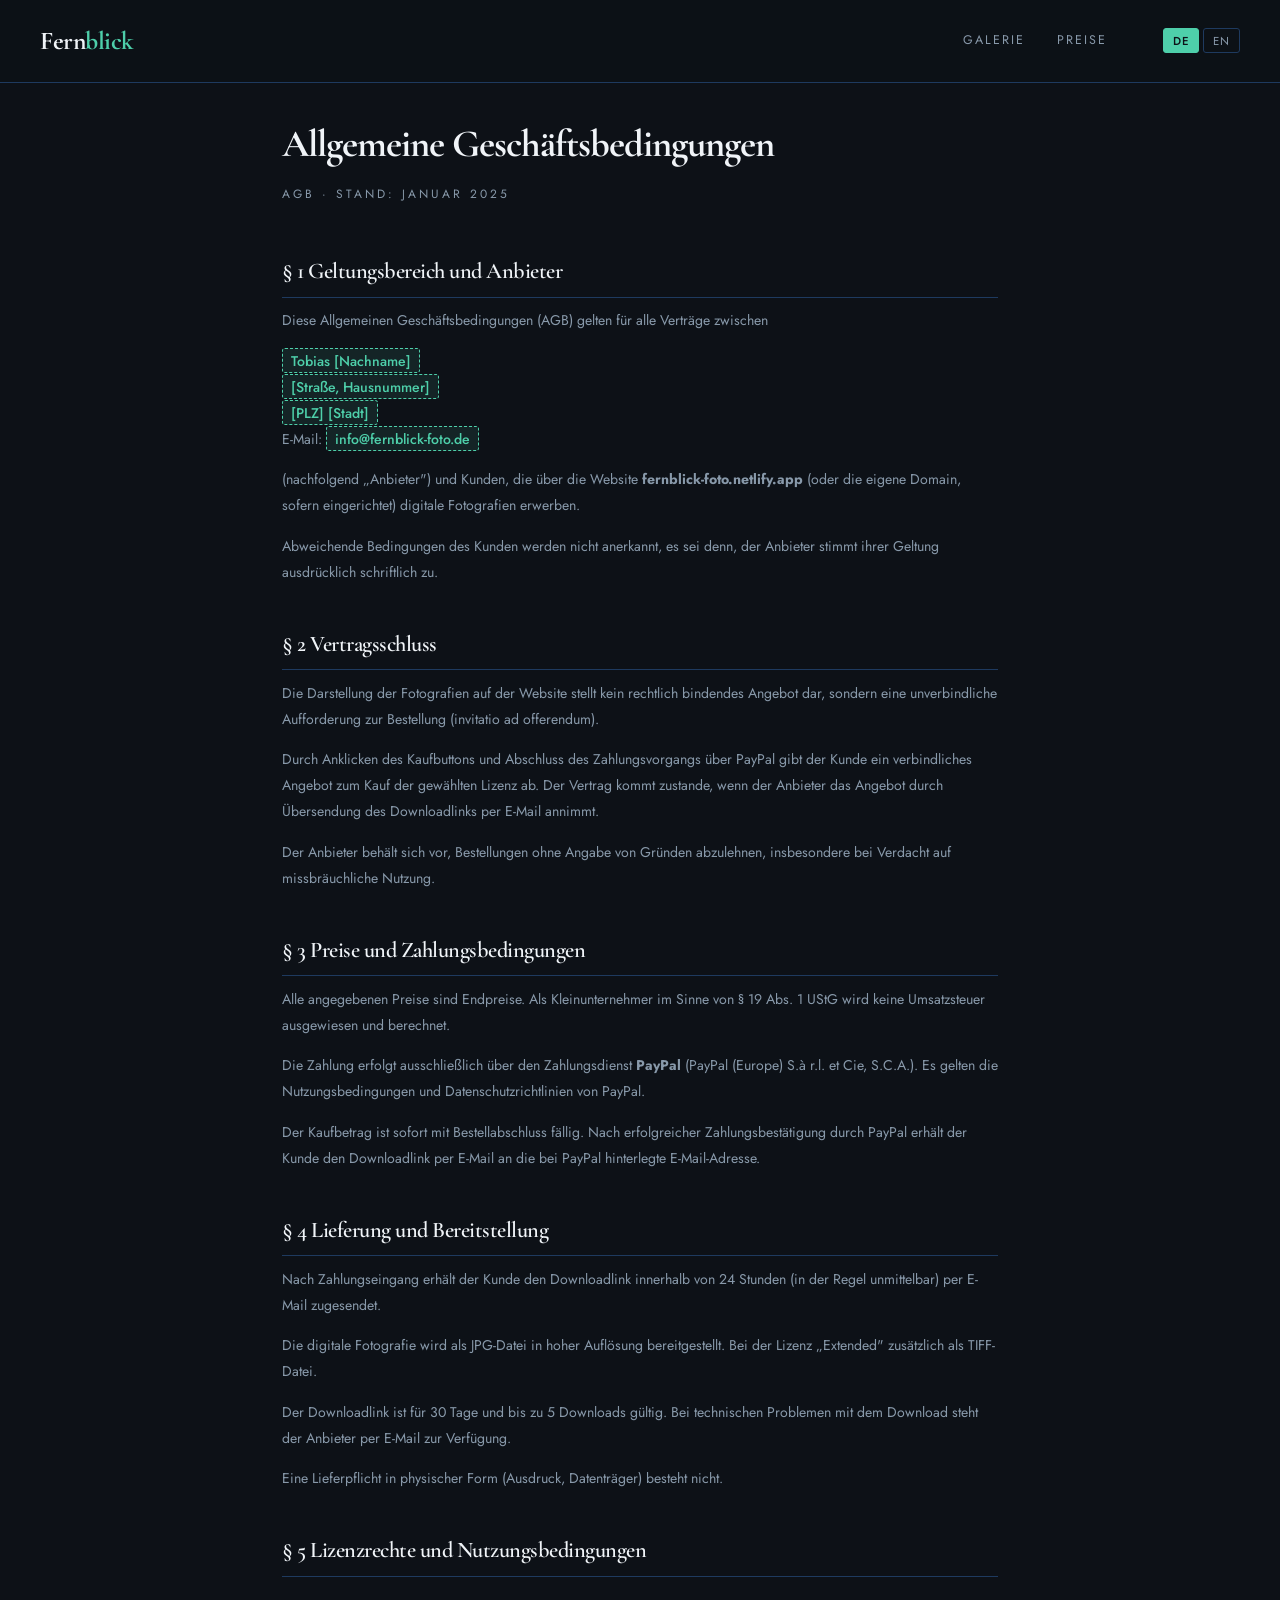
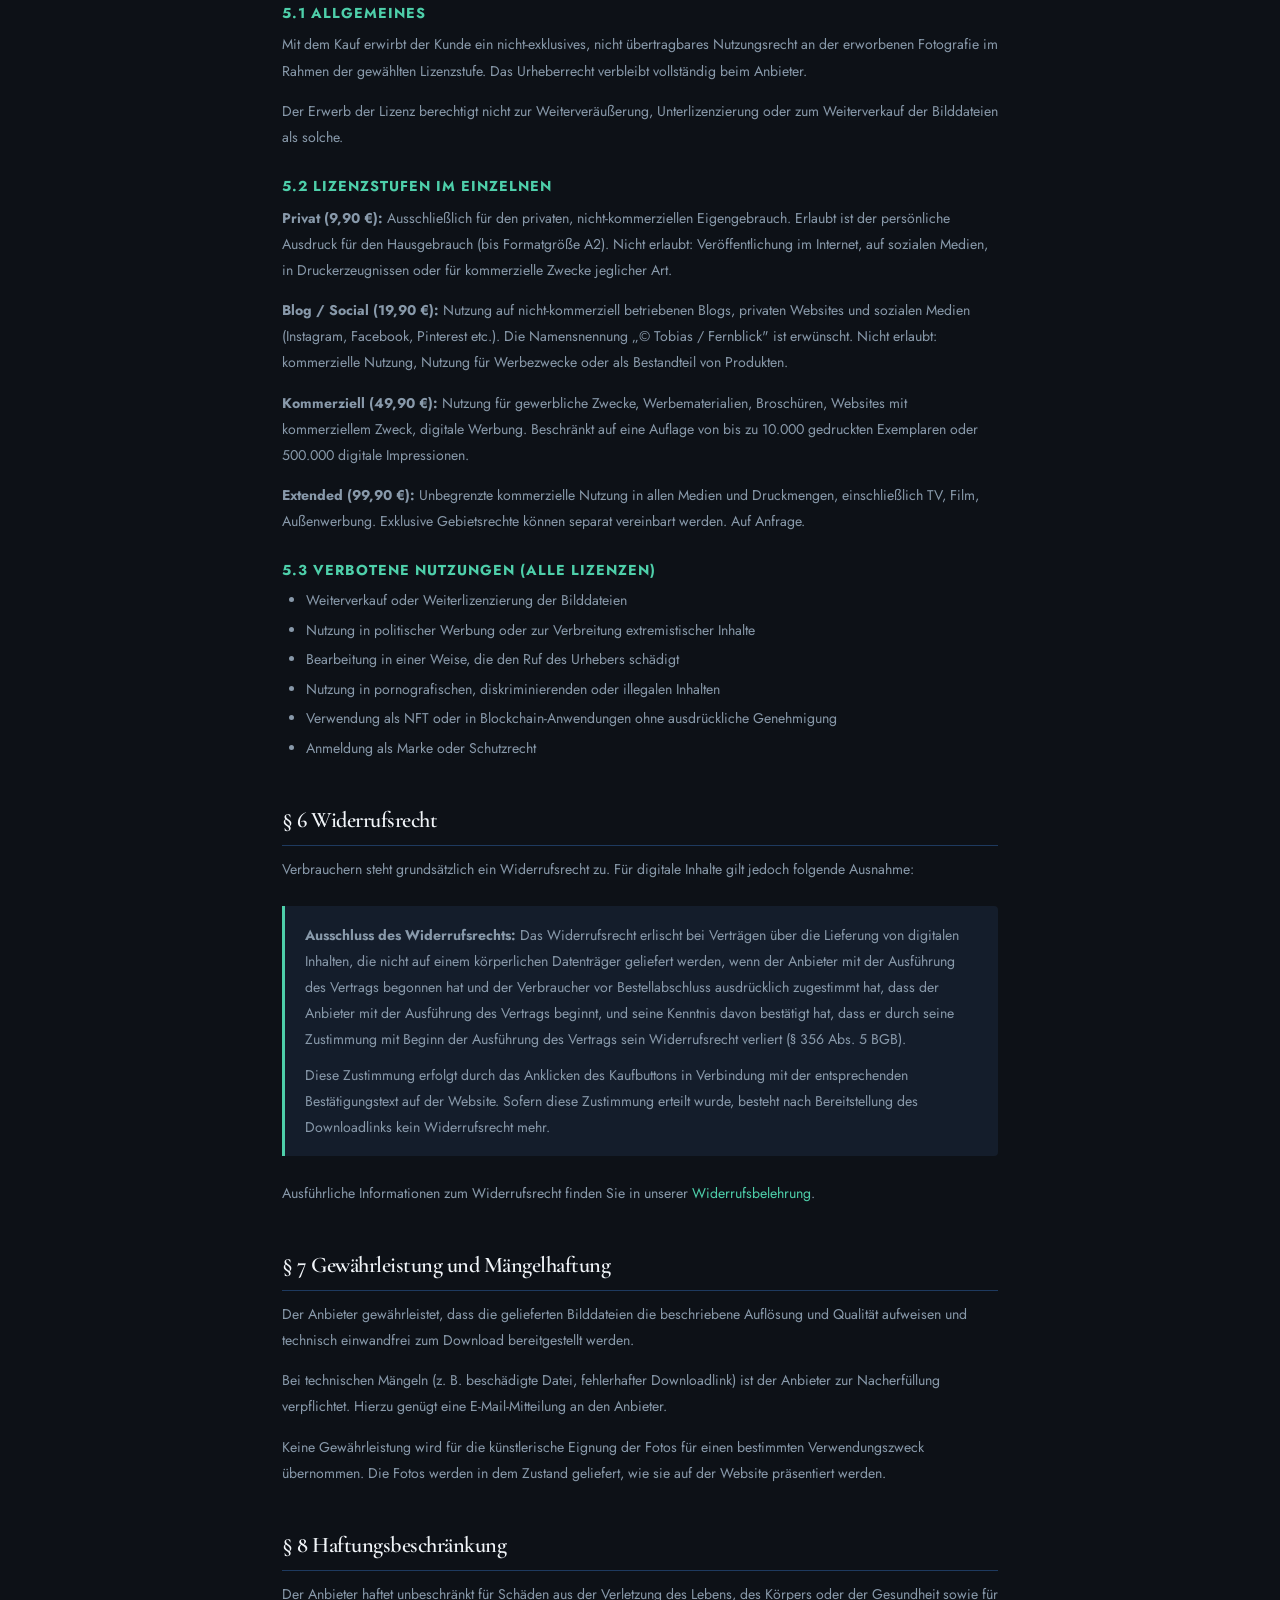
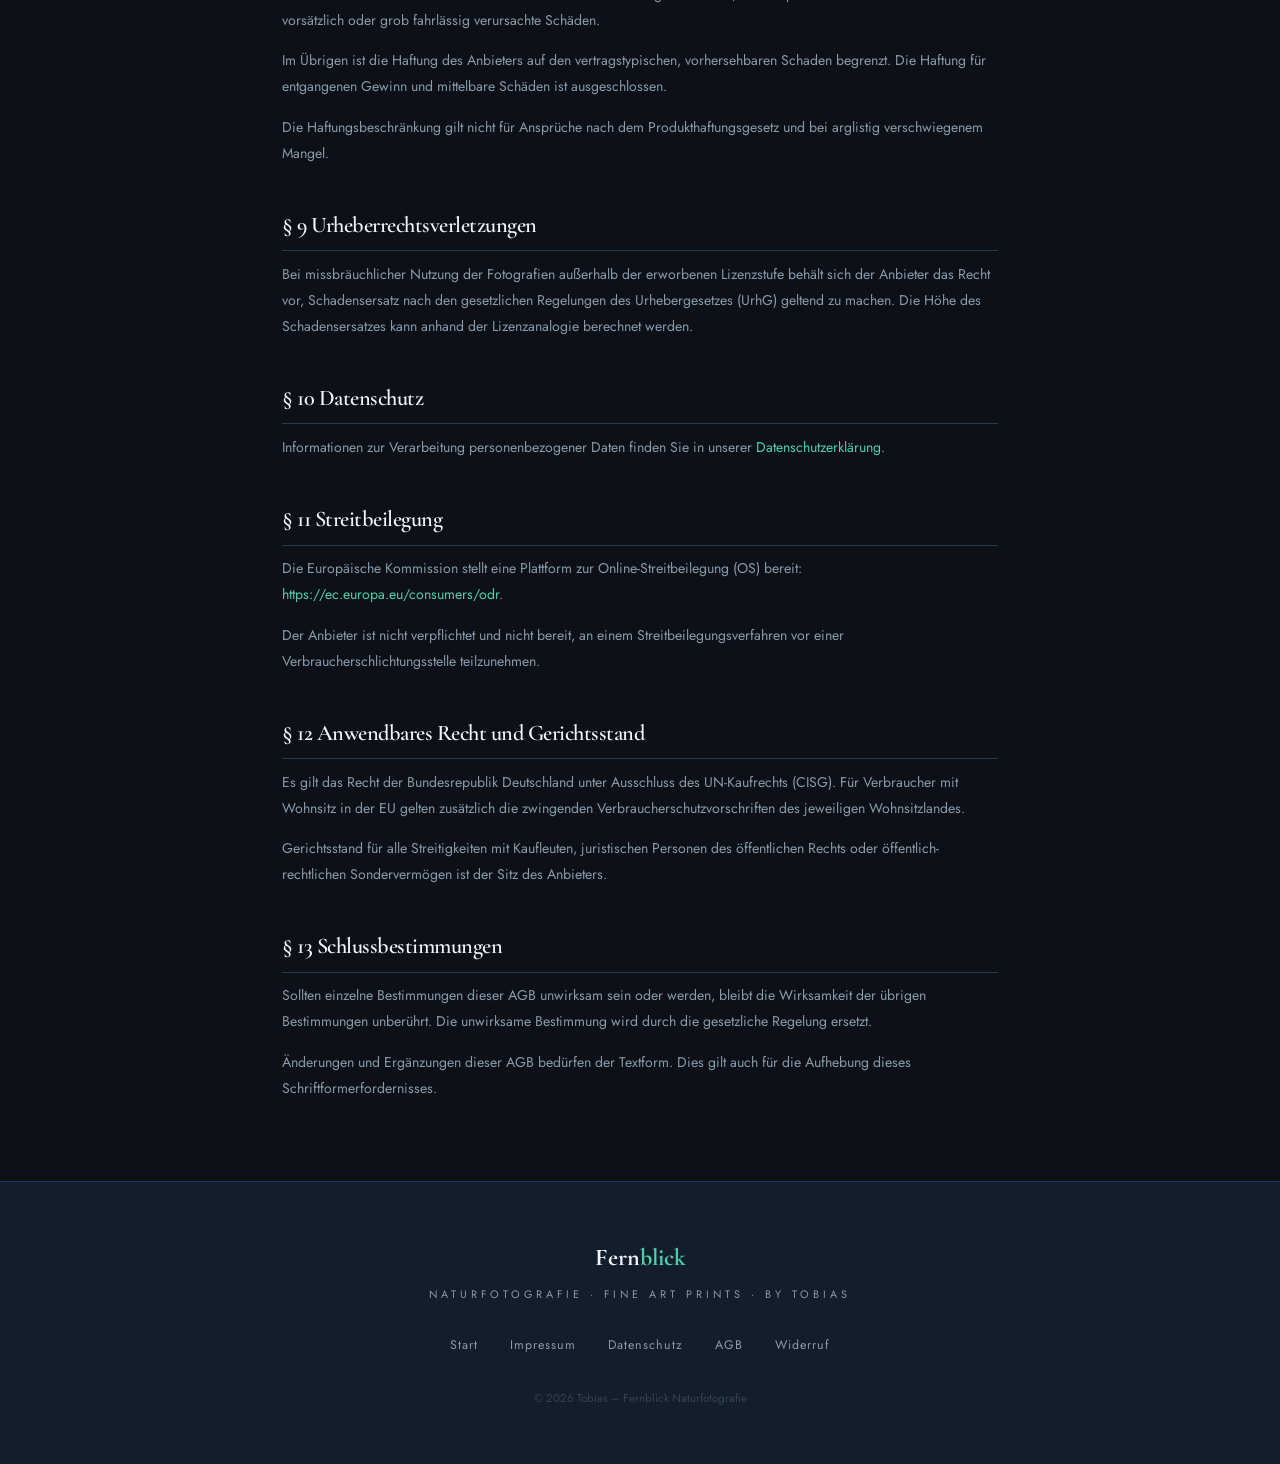
==== agb.html @ 043ee1cc "Add files via upload" ====
<!DOCTYPE html>
<html lang="de">
<head>
  <meta charset="UTF-8"/>
  <meta name="viewport" content="width=device-width, initial-scale=1.0"/>
  <title>AGB · Fernblick Naturfotografie</title>
  <link rel="stylesheet" href="style.css"/>
</head>
<body>

<header>
  <a href="index.html" class="logo">Fern<span>blick</span></a>
  <nav>
    <a href="index.html#galerie" class="lang-de">Galerie</a>
    <a href="index.html#galerie" class="lang-en">Gallery</a>
    <a href="index.html#preise" class="lang-de">Preise</a>
    <a href="index.html#preise" class="lang-en">Pricing</a>
    <div class="lang-toggle">
      <button class="lang-btn active" id="btn-de" onclick="setLang('de')">DE</button>
      <button class="lang-btn" id="btn-en" onclick="setLang('en')">EN</button>
    </div>
  </nav>
</header>

<!-- DEUTSCH -->
<div class="legal-content lang-de">
  <h1>Allgemeine Geschäftsbedingungen</h1>
  <span class="legal-sub">AGB · Stand: Januar 2025</span>

  <h2>§ 1 Geltungsbereich und Anbieter</h2>
  <p>Diese Allgemeinen Geschäftsbedingungen (AGB) gelten für alle Verträge zwischen</p>
  <p>
    <em class="placeholder">Tobias [Nachname]</em><br/>
    <em class="placeholder">[Straße, Hausnummer]</em><br/>
    <em class="placeholder">[PLZ] [Stadt]</em><br/>
    E-Mail: <em class="placeholder">info@fernblick-foto.de</em>
  </p>
  <p>(nachfolgend „Anbieter") und Kunden, die über die Website <strong>fernblick-foto.netlify.app</strong> (oder die eigene Domain, sofern eingerichtet) digitale Fotografien erwerben.</p>
  <p>Abweichende Bedingungen des Kunden werden nicht anerkannt, es sei denn, der Anbieter stimmt ihrer Geltung ausdrücklich schriftlich zu.</p>

  <h2>§ 2 Vertragsschluss</h2>
  <p>Die Darstellung der Fotografien auf der Website stellt kein rechtlich bindendes Angebot dar, sondern eine unverbindliche Aufforderung zur Bestellung (invitatio ad offerendum).</p>
  <p>Durch Anklicken des Kaufbuttons und Abschluss des Zahlungsvorgangs über PayPal gibt der Kunde ein verbindliches Angebot zum Kauf der gewählten Lizenz ab. Der Vertrag kommt zustande, wenn der Anbieter das Angebot durch Übersendung des Downloadlinks per E-Mail annimmt.</p>
  <p>Der Anbieter behält sich vor, Bestellungen ohne Angabe von Gründen abzulehnen, insbesondere bei Verdacht auf missbräuchliche Nutzung.</p>

  <h2>§ 3 Preise und Zahlungsbedingungen</h2>
  <p>Alle angegebenen Preise sind Endpreise. Als Kleinunternehmer im Sinne von § 19 Abs. 1 UStG wird keine Umsatzsteuer ausgewiesen und berechnet.</p>
  <p>Die Zahlung erfolgt ausschließlich über den Zahlungsdienst <strong>PayPal</strong> (PayPal (Europe) S.à r.l. et Cie, S.C.A.). Es gelten die Nutzungsbedingungen und Datenschutzrichtlinien von PayPal.</p>
  <p>Der Kaufbetrag ist sofort mit Bestellabschluss fällig. Nach erfolgreicher Zahlungsbestätigung durch PayPal erhält der Kunde den Downloadlink per E-Mail an die bei PayPal hinterlegte E-Mail-Adresse.</p>

  <h2>§ 4 Lieferung und Bereitstellung</h2>
  <p>Nach Zahlungseingang erhält der Kunde den Downloadlink innerhalb von 24 Stunden (in der Regel unmittelbar) per E-Mail zugesendet.</p>
  <p>Die digitale Fotografie wird als JPG-Datei in hoher Auflösung bereitgestellt. Bei der Lizenz „Extended" zusätzlich als TIFF-Datei.</p>
  <p>Der Downloadlink ist für 30 Tage und bis zu 5 Downloads gültig. Bei technischen Problemen mit dem Download steht der Anbieter per E-Mail zur Verfügung.</p>
  <p>Eine Lieferpflicht in physischer Form (Ausdruck, Datenträger) besteht nicht.</p>

  <h2>§ 5 Lizenzrechte und Nutzungsbedingungen</h2>

  <h3>5.1 Allgemeines</h3>
  <p>Mit dem Kauf erwirbt der Kunde ein nicht-exklusives, nicht übertragbares Nutzungsrecht an der erworbenen Fotografie im Rahmen der gewählten Lizenzstufe. Das Urheberrecht verbleibt vollständig beim Anbieter.</p>
  <p>Der Erwerb der Lizenz berechtigt nicht zur Weiterveräußerung, Unterlizenzierung oder zum Weiterverkauf der Bilddateien als solche.</p>

  <h3>5.2 Lizenzstufen im Einzelnen</h3>

  <p><strong>Privat (9,90 €):</strong> Ausschließlich für den privaten, nicht-kommerziellen Eigengebrauch. Erlaubt ist der persönliche Ausdruck für den Hausgebrauch (bis Formatgröße A2). Nicht erlaubt: Veröffentlichung im Internet, auf sozialen Medien, in Druckerzeugnissen oder für kommerzielle Zwecke jeglicher Art.</p>

  <p><strong>Blog / Social (19,90 €):</strong> Nutzung auf nicht-kommerziell betriebenen Blogs, privaten Websites und sozialen Medien (Instagram, Facebook, Pinterest etc.). Die Namensnennung „© Tobias / Fernblick" ist erwünscht. Nicht erlaubt: kommerzielle Nutzung, Nutzung für Werbezwecke oder als Bestandteil von Produkten.</p>

  <p><strong>Kommerziell (49,90 €):</strong> Nutzung für gewerbliche Zwecke, Werbematerialien, Broschüren, Websites mit kommerziellem Zweck, digitale Werbung. Beschränkt auf eine Auflage von bis zu 10.000 gedruckten Exemplaren oder 500.000 digitale Impressionen.</p>

  <p><strong>Extended (99,90 €):</strong> Unbegrenzte kommerzielle Nutzung in allen Medien und Druckmengen, einschließlich TV, Film, Außenwerbung. Exklusive Gebietsrechte können separat vereinbart werden. Auf Anfrage.</p>

  <h3>5.3 Verbotene Nutzungen (alle Lizenzen)</h3>
  <ul>
    <li>Weiterverkauf oder Weiterlizenzierung der Bilddateien</li>
    <li>Nutzung in politischer Werbung oder zur Verbreitung extremistischer Inhalte</li>
    <li>Bearbeitung in einer Weise, die den Ruf des Urhebers schädigt</li>
    <li>Nutzung in pornografischen, diskriminierenden oder illegalen Inhalten</li>
    <li>Verwendung als NFT oder in Blockchain-Anwendungen ohne ausdrückliche Genehmigung</li>
    <li>Anmeldung als Marke oder Schutzrecht</li>
  </ul>

  <h2>§ 6 Widerrufsrecht</h2>
  <p>Verbrauchern steht grundsätzlich ein Widerrufsrecht zu. Für digitale Inhalte gilt jedoch folgende Ausnahme:</p>
  <div class="info-box">
    <p><strong>Ausschluss des Widerrufsrechts:</strong> Das Widerrufsrecht erlischt bei Verträgen über die Lieferung von digitalen Inhalten, die nicht auf einem körperlichen Datenträger geliefert werden, wenn der Anbieter mit der Ausführung des Vertrags begonnen hat und der Verbraucher vor Bestellabschluss ausdrücklich zugestimmt hat, dass der Anbieter mit der Ausführung des Vertrags beginnt, und seine Kenntnis davon bestätigt hat, dass er durch seine Zustimmung mit Beginn der Ausführung des Vertrags sein Widerrufsrecht verliert (§ 356 Abs. 5 BGB).</p>
    <p style="margin-top:0.6rem;">Diese Zustimmung erfolgt durch das Anklicken des Kaufbuttons in Verbindung mit der entsprechenden Bestätigungstext auf der Website. Sofern diese Zustimmung erteilt wurde, besteht nach Bereitstellung des Downloadlinks kein Widerrufsrecht mehr.</p>
  </div>
  <p>Ausführliche Informationen zum Widerrufsrecht finden Sie in unserer <a href="widerruf.html">Widerrufsbelehrung</a>.</p>

  <h2>§ 7 Gewährleistung und Mängelhaftung</h2>
  <p>Der Anbieter gewährleistet, dass die gelieferten Bilddateien die beschriebene Auflösung und Qualität aufweisen und technisch einwandfrei zum Download bereitgestellt werden.</p>
  <p>Bei technischen Mängeln (z. B. beschädigte Datei, fehlerhafter Downloadlink) ist der Anbieter zur Nacherfüllung verpflichtet. Hierzu genügt eine E-Mail-Mitteilung an den Anbieter.</p>
  <p>Keine Gewährleistung wird für die künstlerische Eignung der Fotos für einen bestimmten Verwendungszweck übernommen. Die Fotos werden in dem Zustand geliefert, wie sie auf der Website präsentiert werden.</p>

  <h2>§ 8 Haftungsbeschränkung</h2>
  <p>Der Anbieter haftet unbeschränkt für Schäden aus der Verletzung des Lebens, des Körpers oder der Gesundheit sowie für vorsätzlich oder grob fahrlässig verursachte Schäden.</p>
  <p>Im Übrigen ist die Haftung des Anbieters auf den vertragstypischen, vorhersehbaren Schaden begrenzt. Die Haftung für entgangenen Gewinn und mittelbare Schäden ist ausgeschlossen.</p>
  <p>Die Haftungsbeschränkung gilt nicht für Ansprüche nach dem Produkthaftungsgesetz und bei arglistig verschwiegenem Mangel.</p>

  <h2>§ 9 Urheberrechtsverletzungen</h2>
  <p>Bei missbräuchlicher Nutzung der Fotografien außerhalb der erworbenen Lizenzstufe behält sich der Anbieter das Recht vor, Schadensersatz nach den gesetzlichen Regelungen des Urhebergesetzes (UrhG) geltend zu machen. Die Höhe des Schadensersatzes kann anhand der Lizenzanalogie berechnet werden.</p>

  <h2>§ 10 Datenschutz</h2>
  <p>Informationen zur Verarbeitung personenbezogener Daten finden Sie in unserer <a href="datenschutz.html">Datenschutzerklärung</a>.</p>

  <h2>§ 11 Streitbeilegung</h2>
  <p>Die Europäische Kommission stellt eine Plattform zur Online-Streitbeilegung (OS) bereit: <a href="https://ec.europa.eu/consumers/odr" target="_blank" rel="noopener">https://ec.europa.eu/consumers/odr</a>.</p>
  <p>Der Anbieter ist nicht verpflichtet und nicht bereit, an einem Streitbeilegungsverfahren vor einer Verbraucherschlichtungsstelle teilzunehmen.</p>

  <h2>§ 12 Anwendbares Recht und Gerichtsstand</h2>
  <p>Es gilt das Recht der Bundesrepublik Deutschland unter Ausschluss des UN-Kaufrechts (CISG). Für Verbraucher mit Wohnsitz in der EU gelten zusätzlich die zwingenden Verbraucherschutzvorschriften des jeweiligen Wohnsitzlandes.</p>
  <p>Gerichtsstand für alle Streitigkeiten mit Kaufleuten, juristischen Personen des öffentlichen Rechts oder öffentlich-rechtlichen Sondervermögen ist der Sitz des Anbieters.</p>

  <h2>§ 13 Schlussbestimmungen</h2>
  <p>Sollten einzelne Bestimmungen dieser AGB unwirksam sein oder werden, bleibt die Wirksamkeit der übrigen Bestimmungen unberührt. Die unwirksame Bestimmung wird durch die gesetzliche Regelung ersetzt.</p>
  <p>Änderungen und Ergänzungen dieser AGB bedürfen der Textform. Dies gilt auch für die Aufhebung dieses Schriftformerfordernisses.</p>
</div>

<!-- ENGLISH -->
<div class="legal-content lang-en">
  <h1>Terms &amp; Conditions</h1>
  <span class="legal-sub">T&amp;C · As of: January 2025</span>

  <h2>§ 1 Scope and Provider</h2>
  <p>These Terms and Conditions apply to all contracts between</p>
  <p>
    <em class="placeholder">Tobias [Last Name]</em><br/>
    <em class="placeholder">[Street, Number]</em><br/>
    <em class="placeholder">[ZIP] [City], Germany</em><br/>
    Email: <em class="placeholder">info@fernblick-foto.de</em>
  </p>
  <p>(hereinafter "Provider") and customers who purchase digital photographs via the website <strong>fernblick-foto.netlify.app</strong>.</p>

  <h2>§ 2 Contract Formation</h2>
  <p>The display of photographs on the website does not constitute a legally binding offer, but an invitation to make an offer (invitatio ad offerendum). By clicking the purchase button and completing payment via PayPal, the customer submits a binding offer to purchase the selected license. The contract is concluded when the Provider accepts by sending the download link by email.</p>

  <h2>§ 3 Prices and Payment</h2>
  <p>All prices are final prices inclusive of applicable VAT (small business exemption under § 19 UStG – no VAT charged). Payment is made exclusively via <strong>PayPal</strong>. The purchase amount is due immediately upon completion of the order. After successful payment confirmation, the customer receives the download link by email.</p>

  <h2>§ 4 Delivery</h2>
  <p>After receipt of payment, the customer receives the download link within 24 hours (typically immediately) by email. The digital photograph is provided as a high-resolution JPG file (TIFF additionally for Extended license). The download link is valid for 30 days and up to 5 downloads.</p>

  <h2>§ 5 License Rights</h2>
  <p>The purchase grants a non-exclusive, non-transferable right to use the photograph within the chosen license tier. Copyright remains entirely with the Provider.</p>
  <p><strong>Personal (€9.90):</strong> Private, non-commercial use only. Personal printing up to A2 size. No online publication or commercial use.</p>
  <p><strong>Blog/Social (€19.90):</strong> Non-commercial blogs, personal websites and social media. Attribution "© Tobias / Fernblick" appreciated. No commercial or advertising use.</p>
  <p><strong>Commercial (€49.90):</strong> Commercial use in advertising, brochures, commercial websites. Limited to 10,000 print copies or 500,000 digital impressions.</p>
  <p><strong>Extended (€99.90):</strong> Unlimited commercial use across all media and print runs including TV, film, outdoor advertising. Exclusive territorial rights available on request.</p>

  <h2>§ 6 Right of Withdrawal</h2>
  <div class="info-box">
    <p><strong>Exclusion of right of withdrawal:</strong> The right of withdrawal expires for contracts for the supply of digital content not supplied on a physical medium, if the Provider has begun performance and the consumer has expressly agreed that performance begin before the end of the withdrawal period and acknowledged that they thereby lose their right of withdrawal (§ 356 para. 5 BGB / Art. 16 (m) Consumer Rights Directive). This consent is given by clicking the purchase button together with the confirmation text shown on the website.</p>
  </div>
  <p>See our <a href="widerruf.html">Withdrawal Policy</a> for full details.</p>

  <h2>§ 7 Warranty</h2>
  <p>The Provider warrants that the delivered image files have the stated resolution and quality and are technically provided for download without defects. In the event of technical defects, the Provider is obligated to provide remedy. No warranty is provided for artistic suitability for a specific purpose.</p>

  <h2>§ 8 Limitation of Liability</h2>
  <p>The Provider's liability is unlimited for damages arising from injury to life, body or health, and for intentional or grossly negligent conduct. Otherwise liability is limited to typical, foreseeable damage. Liability for lost profits and indirect damages is excluded.</p>

  <h2>§ 9 Dispute Resolution</h2>
  <p>The EU Commission provides an online dispute resolution platform: <a href="https://ec.europa.eu/consumers/odr" target="_blank" rel="noopener">https://ec.europa.eu/consumers/odr</a>. The Provider is neither obligated nor willing to participate in dispute resolution proceedings before a consumer arbitration board.</p>

  <h2>§ 10 Governing Law</h2>
  <p>German law applies, excluding the UN Convention on Contracts for the International Sale of Goods (CISG). Mandatory consumer protection provisions of the consumer's country of residence within the EU additionally apply.</p>
</div>

<footer>
  <div class="footer-logo">Fern<span>blick</span></div>
  <div class="footer-tagline">Naturfotografie · Fine Art Prints · by Tobias</div>
  <div class="footer-links">
    <a href="index.html">Start</a>
    <a href="impressum.html">Impressum</a>
    <a href="datenschutz.html">Datenschutz</a>
    <a href="agb.html">AGB</a>
    <a href="widerruf.html">Widerruf</a>
  </div>
  <p class="footer-copy">© <span class="yr"></span> Tobias – Fernblick Naturfotografie</p>
</footer>

<script>
  document.querySelectorAll('.yr').forEach(el => el.textContent = new Date().getFullYear());
  function setLang(lang) {
    if (lang === 'en') { document.body.classList.add('lang-en'); document.getElementById('btn-en').classList.add('active'); document.getElementById('btn-de').classList.remove('active'); }
    else { document.body.classList.remove('lang-en'); document.getElementById('btn-de').classList.add('active'); document.getElementById('btn-en').classList.remove('active'); }
    localStorage.setItem('lang', lang);
  }
  const savedLang = localStorage.getItem('lang'); if (savedLang) setLang(savedLang);
</script>
</body>
</html>
---- style.css ----
@import url('https://fonts.googleapis.com/css2?family=Cormorant+Garamond:wght@300;400;600;700&family=Jost:wght@300;400;500&display=swap');

:root {
  --bg: #0d1117;
  --bg2: #141d2b;
  --bg3: #1a2535;
  --accent: #4ECFAA;
  --accent-dim: rgba(78,207,170,0.12);
  --text: #F0F4F8;
  --text-muted: #8899AA;
  --border: #1e3a5f;
}

*, *::before, *::after { box-sizing: border-box; margin: 0; padding: 0; }
html { scroll-behavior: smooth; }

body {
  background-color: var(--bg);
  color: var(--text);
  font-family: 'Jost', system-ui, sans-serif;
  font-size: 16px;
  line-height: 1.7;
  -webkit-font-smoothing: antialiased;
}

/* ─── HEADER / NAV ─── */
header {
  position: fixed;
  top: 0; left: 0; right: 0;
  z-index: 100;
  padding: 1.2rem 2.5rem;
  display: flex;
  align-items: center;
  justify-content: space-between;
  background: rgba(13,17,23,0.94);
  backdrop-filter: blur(10px);
  border-bottom: 1px solid var(--border);
}

.logo {
  font-family: 'Cormorant Garamond', serif;
  font-size: 1.6rem;
  font-weight: 700;
  color: var(--text);
  text-decoration: none;
  letter-spacing: -0.5px;
}
.logo span { color: var(--accent); }

nav { display: flex; gap: 2rem; align-items: center; }

nav a {
  color: var(--text-muted);
  text-decoration: none;
  font-size: 0.78rem;
  letter-spacing: 2px;
  text-transform: uppercase;
  transition: color 0.2s;
}
nav a:hover { color: var(--accent); }

.lang-toggle { display: flex; gap: 4px; margin-left: 1.5rem; }

.lang-btn {
  background: none;
  border: 1px solid var(--border);
  color: var(--text-muted);
  font-size: 0.72rem;
  letter-spacing: 1px;
  padding: 0.22rem 0.55rem;
  cursor: pointer;
  border-radius: 3px;
  transition: all 0.2s;
  font-family: 'Jost', sans-serif;
}
.lang-btn.active, .lang-btn:hover {
  background: var(--accent);
  border-color: var(--accent);
  color: #0d1117;
  font-weight: 500;
}

/* ─── HERO ─── */
.hero {
  height: 100vh;
  display: flex;
  flex-direction: column;
  align-items: center;
  justify-content: center;
  text-align: center;
  position: relative;
  overflow: hidden;
  padding: 0 2rem;
}

.hero-bg {
  position: absolute;
  inset: 0;
  background:
    linear-gradient(to bottom, rgba(13,17,23,0.25) 0%, rgba(13,17,23,0.88) 100%),
    url('https://images.unsplash.com/photo-1506905925346-21bda4d32df4?w=1600&q=80') center/cover no-repeat;
  z-index: 0;
}

.hero-content { position: relative; z-index: 1; }

.hero-eyebrow {
  font-size: 0.7rem;
  letter-spacing: 6px;
  text-transform: uppercase;
  color: var(--accent);
  margin-bottom: 1.5rem;
}

.hero h1 {
  font-family: 'Cormorant Garamond', serif;
  font-size: clamp(3rem, 8vw, 6rem);
  font-weight: 700;
  line-height: 1;
  letter-spacing: -2px;
  margin-bottom: 1.5rem;
}

.hero h1 span { color: var(--accent); }

.hero p {
  max-width: 520px;
  color: var(--text-muted);
  font-size: 1rem;
  margin: 0 auto 2.5rem;
  font-weight: 300;
}

.hero-btns { display: flex; gap: 1rem; justify-content: center; flex-wrap: wrap; }

.btn-primary {
  display: inline-block;
  padding: 0.9rem 2.2rem;
  background: var(--accent);
  color: #0d1117;
  text-decoration: none;
  font-size: 0.75rem;
  letter-spacing: 3px;
  text-transform: uppercase;
  font-weight: 500;
  border-radius: 2px;
  transition: opacity 0.2s, transform 0.2s;
}
.btn-primary:hover { opacity: 0.82; transform: translateY(-2px); }

.btn-outline {
  display: inline-block;
  padding: 0.9rem 2.2rem;
  border: 1px solid var(--accent);
  color: var(--accent);
  text-decoration: none;
  font-size: 0.75rem;
  letter-spacing: 3px;
  text-transform: uppercase;
  font-weight: 500;
  border-radius: 2px;
  transition: all 0.2s;
}
.btn-outline:hover { background: var(--accent-dim); }

/* ─── SCROLL HINT ─── */
.scroll-hint {
  position: absolute;
  bottom: 2rem;
  left: 50%;
  transform: translateX(-50%);
  z-index: 1;
  display: flex;
  flex-direction: column;
  align-items: center;
  gap: 0.4rem;
}
.scroll-hint span { font-size: 0.65rem; letter-spacing: 3px; text-transform: uppercase; color: var(--text-muted); }
.scroll-line {
  width: 1px;
  height: 40px;
  background: linear-gradient(to bottom, var(--accent), transparent);
  animation: scrollAnim 1.8s ease-in-out infinite;
}
@keyframes scrollAnim { 0%,100%{ opacity:0.3; } 50%{ opacity:1; } }

/* ─── SECTIONS ─── */
.section-wrap { max-width: 1200px; margin: 0 auto; padding: 6rem 2rem; }
.section-wrap.border-top { border-top: 1px solid var(--border); }

.section-label {
  font-size: 0.68rem;
  letter-spacing: 5px;
  text-transform: uppercase;
  color: var(--accent);
  margin-bottom: 0.75rem;
  display: block;
}

h2 {
  font-family: 'Cormorant Garamond', serif;
  font-size: clamp(2rem, 4vw, 2.8rem);
  font-weight: 600;
  letter-spacing: -1px;
  color: var(--text);
  margin-bottom: 1rem;
}

/* ─── ABOUT ─── */
.about-grid {
  display: grid;
  grid-template-columns: 1fr 1.5fr;
  gap: 4rem;
  align-items: center;
  margin-top: 3rem;
}
.about-img {
  width: 100%;
  aspect-ratio: 4/5;
  object-fit: cover;
  border-radius: 4px;
  display: block;
}
.about-text p {
  color: var(--text-muted);
  margin-bottom: 1rem;
  font-weight: 300;
  font-size: 1rem;
}

/* ─── GALLERY ─── */
.gallery-grid {
  display: grid;
  grid-template-columns: repeat(auto-fill, minmax(280px, 1fr));
  gap: 0.75rem;
  margin-top: 3rem;
}

.photo-card {
  position: relative;
  overflow: hidden;
  border-radius: 3px;
  aspect-ratio: 4/3;
  cursor: pointer;
  background: var(--bg2);
}

.photo-card img {
  width: 100%;
  height: 100%;
  object-fit: cover;
  transition: transform 0.6s ease;
  display: block;
}
.photo-card:hover img { transform: scale(1.06); }

.photo-overlay {
  position: absolute;
  inset: 0;
  background: linear-gradient(to top, rgba(13,17,23,0.92) 0%, rgba(13,17,23,0.1) 60%);
  opacity: 0;
  transition: opacity 0.35s;
  display: flex;
  flex-direction: column;
  justify-content: flex-end;
  padding: 1.5rem;
}
.photo-card:hover .photo-overlay { opacity: 1; }

.photo-title {
  font-family: 'Cormorant Garamond', serif;
  font-size: 1.1rem;
  color: var(--text);
  margin-bottom: 0.35rem;
}
.photo-buy {
  font-size: 0.72rem;
  color: var(--accent);
  letter-spacing: 2px;
  text-transform: uppercase;
}

/* ─── PRICING ─── */
.pricing-intro { color: var(--text-muted); max-width: 560px; font-weight: 300; }

.pricing-grid {
  display: grid;
  grid-template-columns: repeat(auto-fit, minmax(230px, 1fr));
  gap: 1.25rem;
  margin-top: 3rem;
}

.price-card {
  background: var(--bg2);
  border: 1px solid var(--border);
  border-radius: 8px;
  padding: 2rem 1.75rem;
  position: relative;
  transition: border-color 0.3s, transform 0.2s;
}
.price-card:hover { border-color: var(--accent); transform: translateY(-3px); }
.price-card.featured { border-color: var(--accent); }

.price-badge {
  position: absolute;
  top: -13px; left: 50%;
  transform: translateX(-50%);
  background: var(--accent);
  color: #0d1117;
  font-size: 0.62rem;
  letter-spacing: 2px;
  text-transform: uppercase;
  padding: 0.2rem 0.9rem;
  border-radius: 20px;
  font-weight: 500;
  white-space: nowrap;
}

.price-tier {
  font-size: 0.68rem;
  letter-spacing: 3px;
  text-transform: uppercase;
  color: var(--accent);
  margin-bottom: 0.6rem;
}

.price-amount {
  font-family: 'Cormorant Garamond', serif;
  font-size: 2.6rem;
  font-weight: 700;
  color: var(--text);
  line-height: 1;
  margin-bottom: 0.2rem;
}
.price-amount sup { font-size: 1rem; vertical-align: super; }

.price-sublabel {
  font-size: 0.72rem;
  color: var(--text-muted);
  margin-bottom: 1.5rem;
}

.price-features {
  list-style: none;
  margin-bottom: 2rem;
  border-top: 1px solid var(--border);
  padding-top: 1rem;
}
.price-features li {
  font-size: 0.83rem;
  color: var(--text-muted);
  padding: 0.4rem 0;
  display: flex;
  align-items: flex-start;
  gap: 0.6rem;
}
.price-features li::before { content: '✓'; color: var(--accent); flex-shrink: 0; margin-top: 1px; }

.paypal-btn {
  display: block;
  width: 100%;
  padding: 0.8rem;
  background: var(--accent);
  color: #0d1117;
  border: none;
  border-radius: 4px;
  font-size: 0.75rem;
  letter-spacing: 2px;
  text-transform: uppercase;
  font-weight: 500;
  cursor: pointer;
  text-decoration: none;
  text-align: center;
  transition: opacity 0.2s, transform 0.2s;
  font-family: 'Jost', sans-serif;
}
.paypal-btn:hover { opacity: 0.82; transform: translateY(-1px); }

/* ─── MODAL ─── */
.modal-overlay {
  display: none;
  position: fixed;
  inset: 0;
  background: rgba(13,17,23,0.92);
  z-index: 200;
  align-items: center;
  justify-content: center;
  padding: 2rem;
}
.modal-overlay.open { display: flex; }

.modal {
  background: var(--bg2);
  border: 1px solid var(--border);
  border-radius: 10px;
  max-width: 520px;
  width: 100%;
  padding: 2.5rem;
  position: relative;
}

.modal-close {
  position: absolute;
  top: 1rem; right: 1.25rem;
  background: none;
  border: none;
  color: var(--text-muted);
  font-size: 1.4rem;
  cursor: pointer;
  line-height: 1;
}
.modal-close:hover { color: var(--text); }

.modal h3 {
  font-family: 'Cormorant Garamond', serif;
  font-size: 1.6rem;
  margin-bottom: 0.5rem;
}

.modal-photo {
  width: 100%;
  height: 180px;
  object-fit: cover;
  border-radius: 4px;
  margin: 1.25rem 0;
}

.modal-licenses { display: grid; grid-template-columns: 1fr 1fr; gap: 0.75rem; margin: 1rem 0 1.5rem; }

.lic-btn {
  background: var(--bg3);
  border: 1px solid var(--border);
  border-radius: 5px;
  padding: 0.75rem;
  cursor: pointer;
  text-align: left;
  transition: border-color 0.2s;
  font-family: 'Jost', sans-serif;
  color: var(--text);
}
.lic-btn:hover, .lic-btn.selected { border-color: var(--accent); background: var(--accent-dim); }
.lic-btn .lic-name { font-size: 0.78rem; letter-spacing: 1px; text-transform: uppercase; color: var(--accent); }
.lic-btn .lic-price { font-family: 'Cormorant Garamond', serif; font-size: 1.3rem; font-weight: 700; margin-top: 0.2rem; }

.checkout-notice {
  font-size: 0.75rem;
  color: var(--text-muted);
  background: var(--accent-dim);
  border: 1px solid rgba(78,207,170,0.3);
  border-radius: 4px;
  padding: 0.75rem;
  margin-bottom: 1rem;
  line-height: 1.5;
}

/* ─── FOOTER ─── */
footer {
  background: var(--bg2);
  border-top: 1px solid var(--border);
  padding: 3.5rem 2rem;
  text-align: center;
}

.footer-logo {
  font-family: 'Cormorant Garamond', serif;
  font-size: 1.5rem;
  font-weight: 700;
  color: var(--text);
  margin-bottom: 0.4rem;
}
.footer-logo span { color: var(--accent); }

.footer-tagline {
  font-size: 0.68rem;
  letter-spacing: 4px;
  text-transform: uppercase;
  color: var(--text-muted);
  margin-bottom: 2rem;
}

.footer-links {
  display: flex;
  gap: 2rem;
  justify-content: center;
  flex-wrap: wrap;
  margin-bottom: 2rem;
}
.footer-links a {
  color: var(--text-muted);
  text-decoration: none;
  font-size: 0.78rem;
  letter-spacing: 1px;
  transition: color 0.2s;
}
.footer-links a:hover { color: var(--accent); }

.footer-copy { font-size: 0.72rem; color: #334455; }

/* ─── LEGAL PAGES ─── */
.legal-content {
  max-width: 780px;
  margin: 7rem auto 5rem;
  padding: 0 2rem;
}
.legal-content h1 {
  font-family: 'Cormorant Garamond', serif;
  font-size: 2.4rem;
  font-weight: 700;
  margin-bottom: 0.4rem;
  letter-spacing: -1px;
}
.legal-sub {
  color: var(--text-muted);
  font-size: 0.75rem;
  letter-spacing: 3px;
  text-transform: uppercase;
  margin-bottom: 3rem;
  display: block;
}
.legal-content h2 {
  font-family: 'Cormorant Garamond', serif;
  font-size: 1.4rem;
  color: var(--text);
  margin: 2.5rem 0 0.6rem;
  padding-bottom: 0.4rem;
  border-bottom: 1px solid var(--border);
  letter-spacing: -0.5px;
}
.legal-content h3 {
  font-size: 0.9rem;
  color: var(--accent);
  margin: 1.5rem 0 0.4rem;
  letter-spacing: 1px;
  text-transform: uppercase;
}
.legal-content p { color: var(--text-muted); margin-bottom: 0.9rem; font-size: 0.88rem; line-height: 1.85; }
.legal-content ul { list-style: disc; padding-left: 1.5rem; margin-bottom: 0.9rem; }
.legal-content ul li { color: var(--text-muted); font-size: 0.88rem; margin-bottom: 0.35rem; }
.legal-content a { color: var(--accent); text-decoration: none; }
.legal-content a:hover { text-decoration: underline; }

.placeholder {
  background: rgba(78,207,170,0.1);
  border: 1px dashed var(--accent);
  border-radius: 3px;
  padding: 0.1rem 0.5rem;
  color: var(--accent);
  font-weight: 500;
  font-style: normal;
}

.info-box {
  background: var(--bg2);
  border-left: 3px solid var(--accent);
  border-radius: 0 4px 4px 0;
  padding: 1rem 1.25rem;
  margin: 1.5rem 0;
}
.info-box p { margin: 0; }

/* ─── LANGUAGE TOGGLE ─── */
.lang-de, .lang-en { }
body.lang-en .lang-de { display: none !important; }
body:not(.lang-en) .lang-en { display: none !important; }

/* ─── RESPONSIVE ─── */
@media (max-width: 768px) {
  nav a { display: none; }
  .about-grid { grid-template-columns: 1fr; gap: 2rem; }
  .modal-licenses { grid-template-columns: 1fr 1fr; }
  .pricing-grid { grid-template-columns: 1fr; }
  .gallery-grid { grid-template-columns: repeat(2, 1fr); }
  header { padding: 1rem 1.25rem; }
}

@media (max-width: 480px) {
  .gallery-grid { grid-template-columns: 1fr; }
  .modal-licenses { grid-template-columns: 1fr; }
}
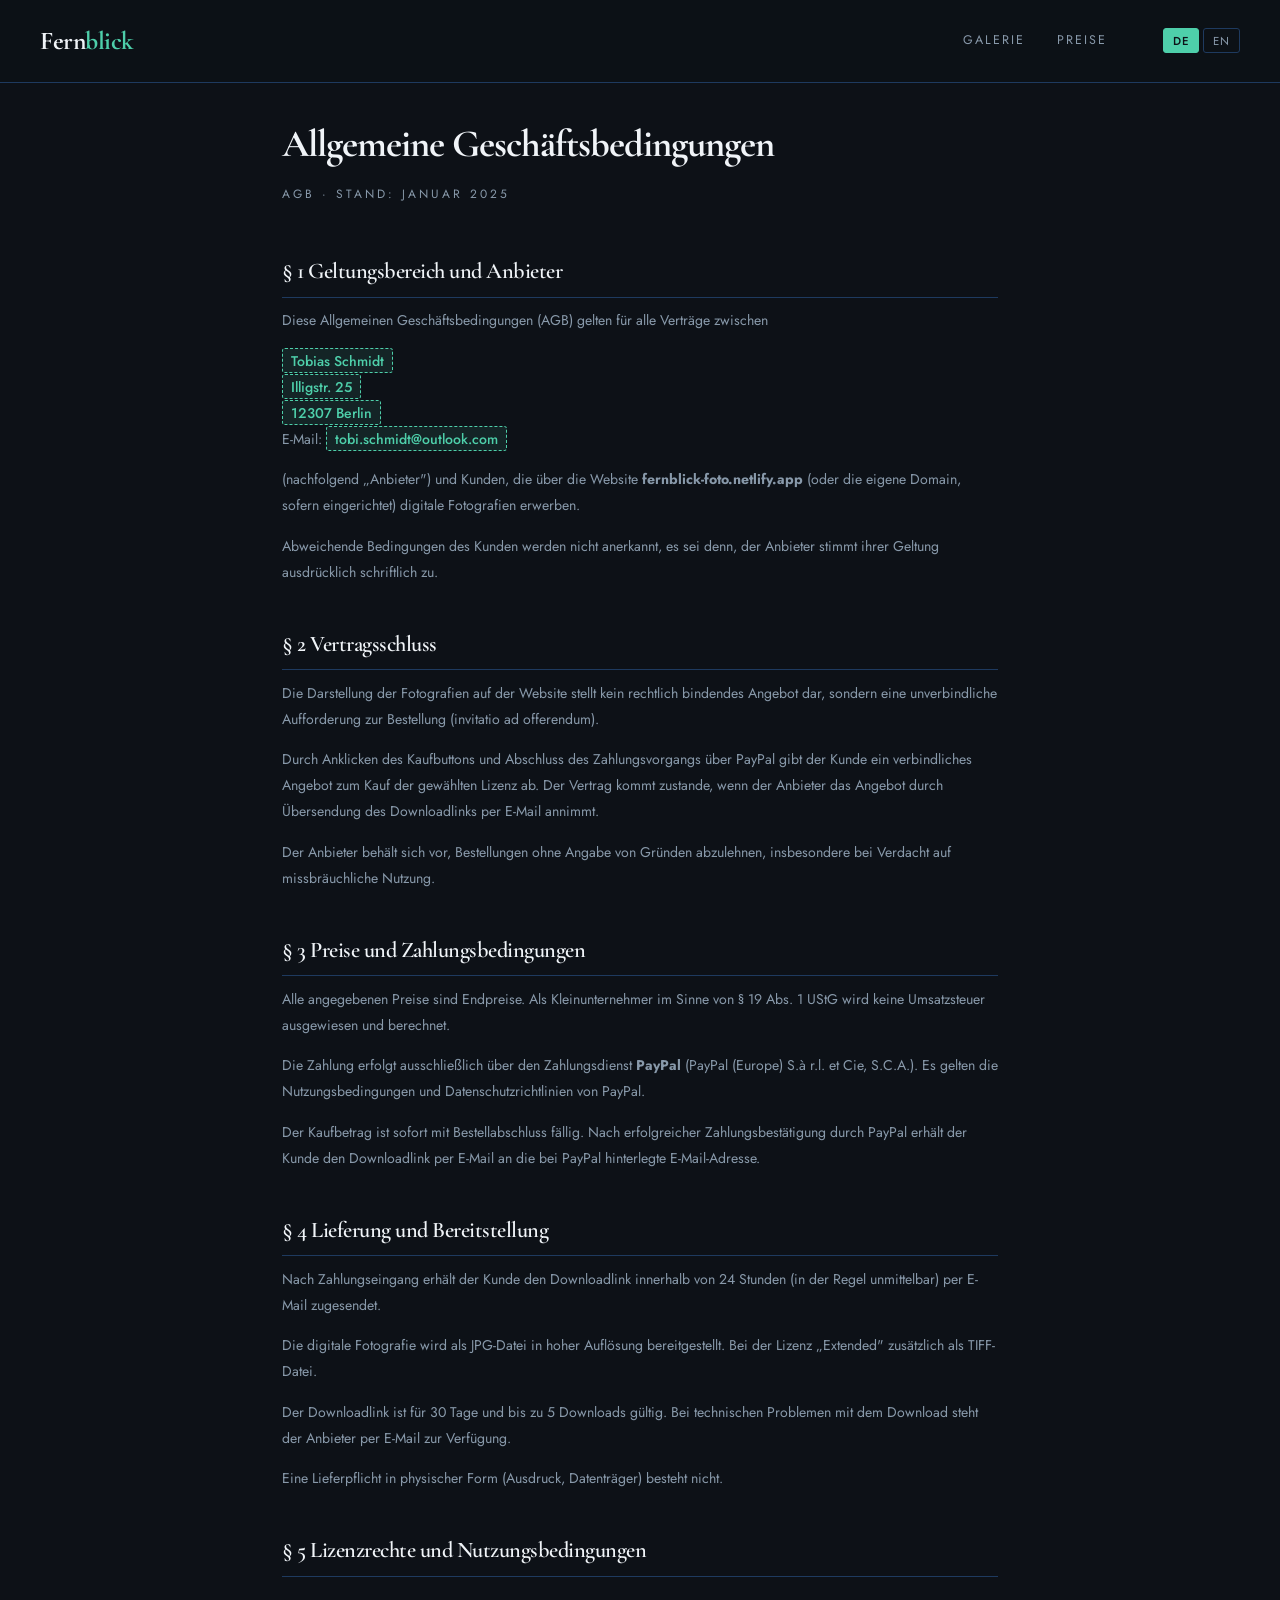
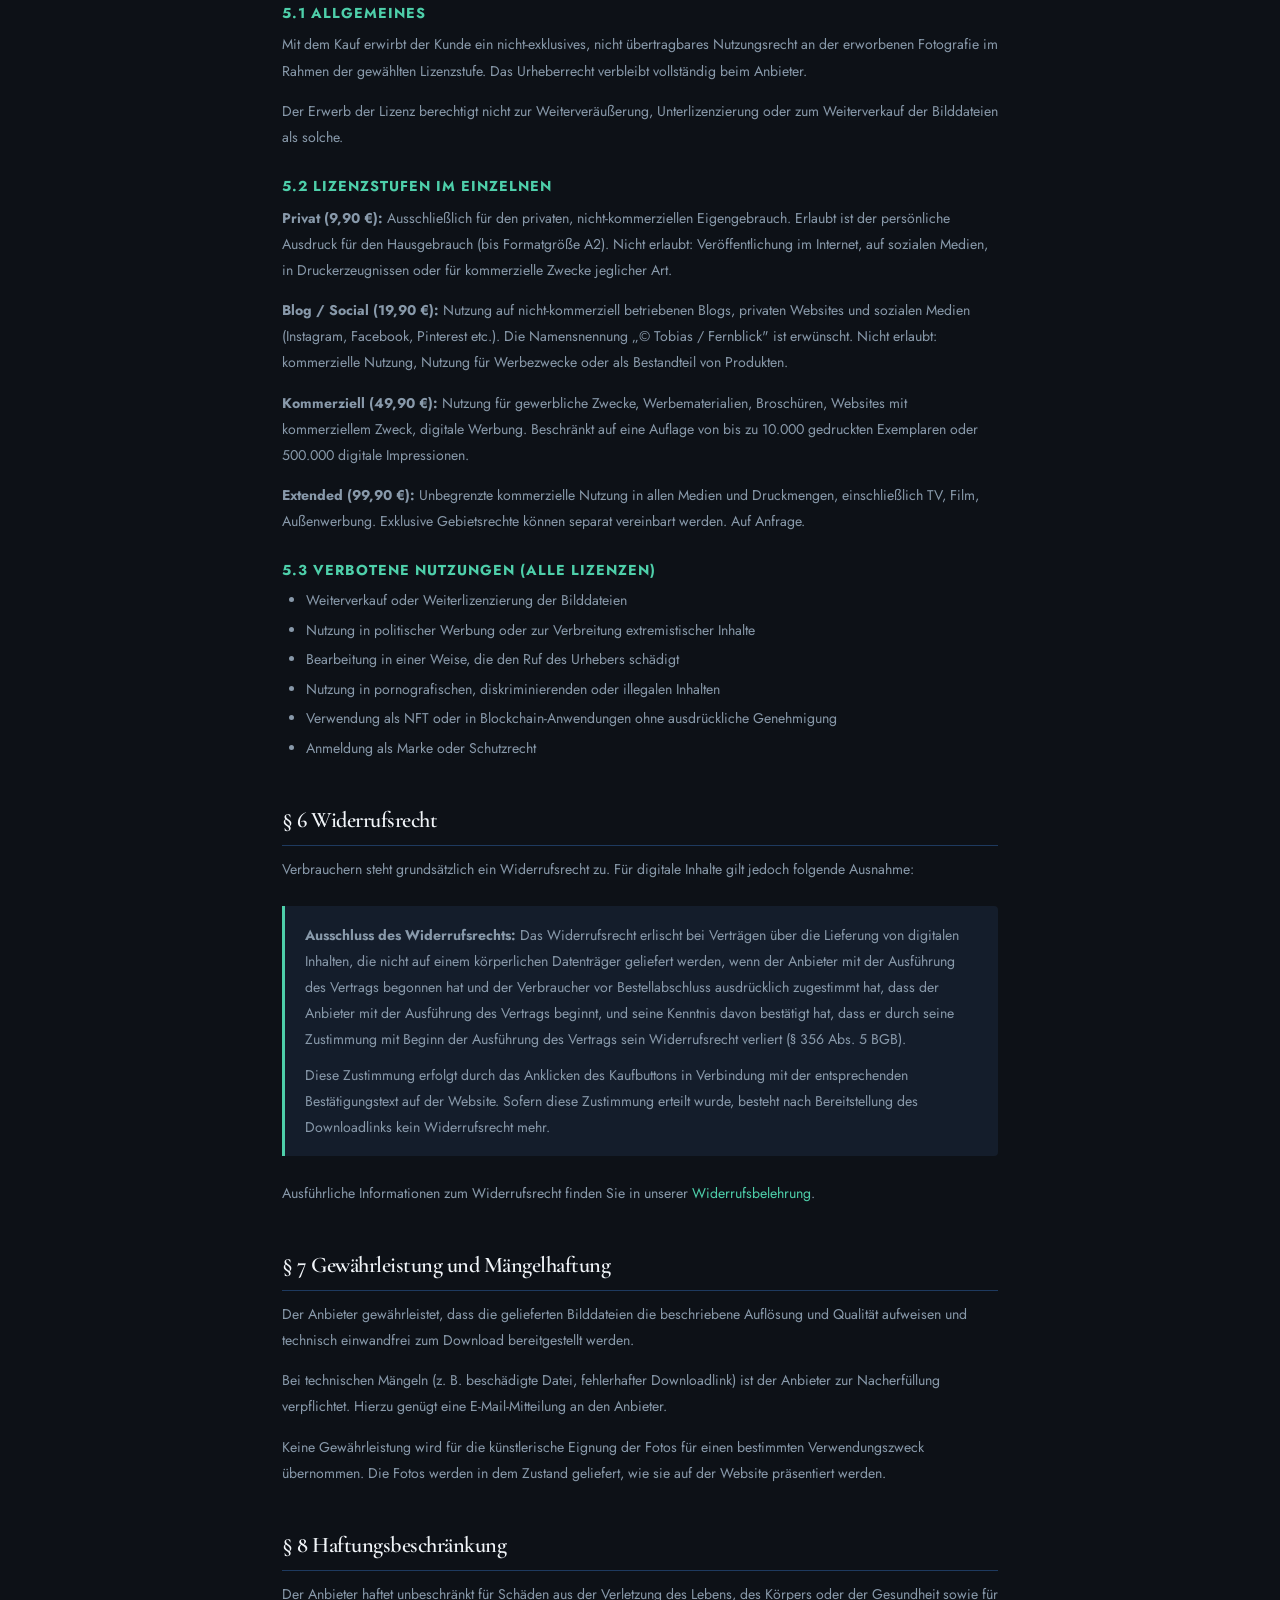
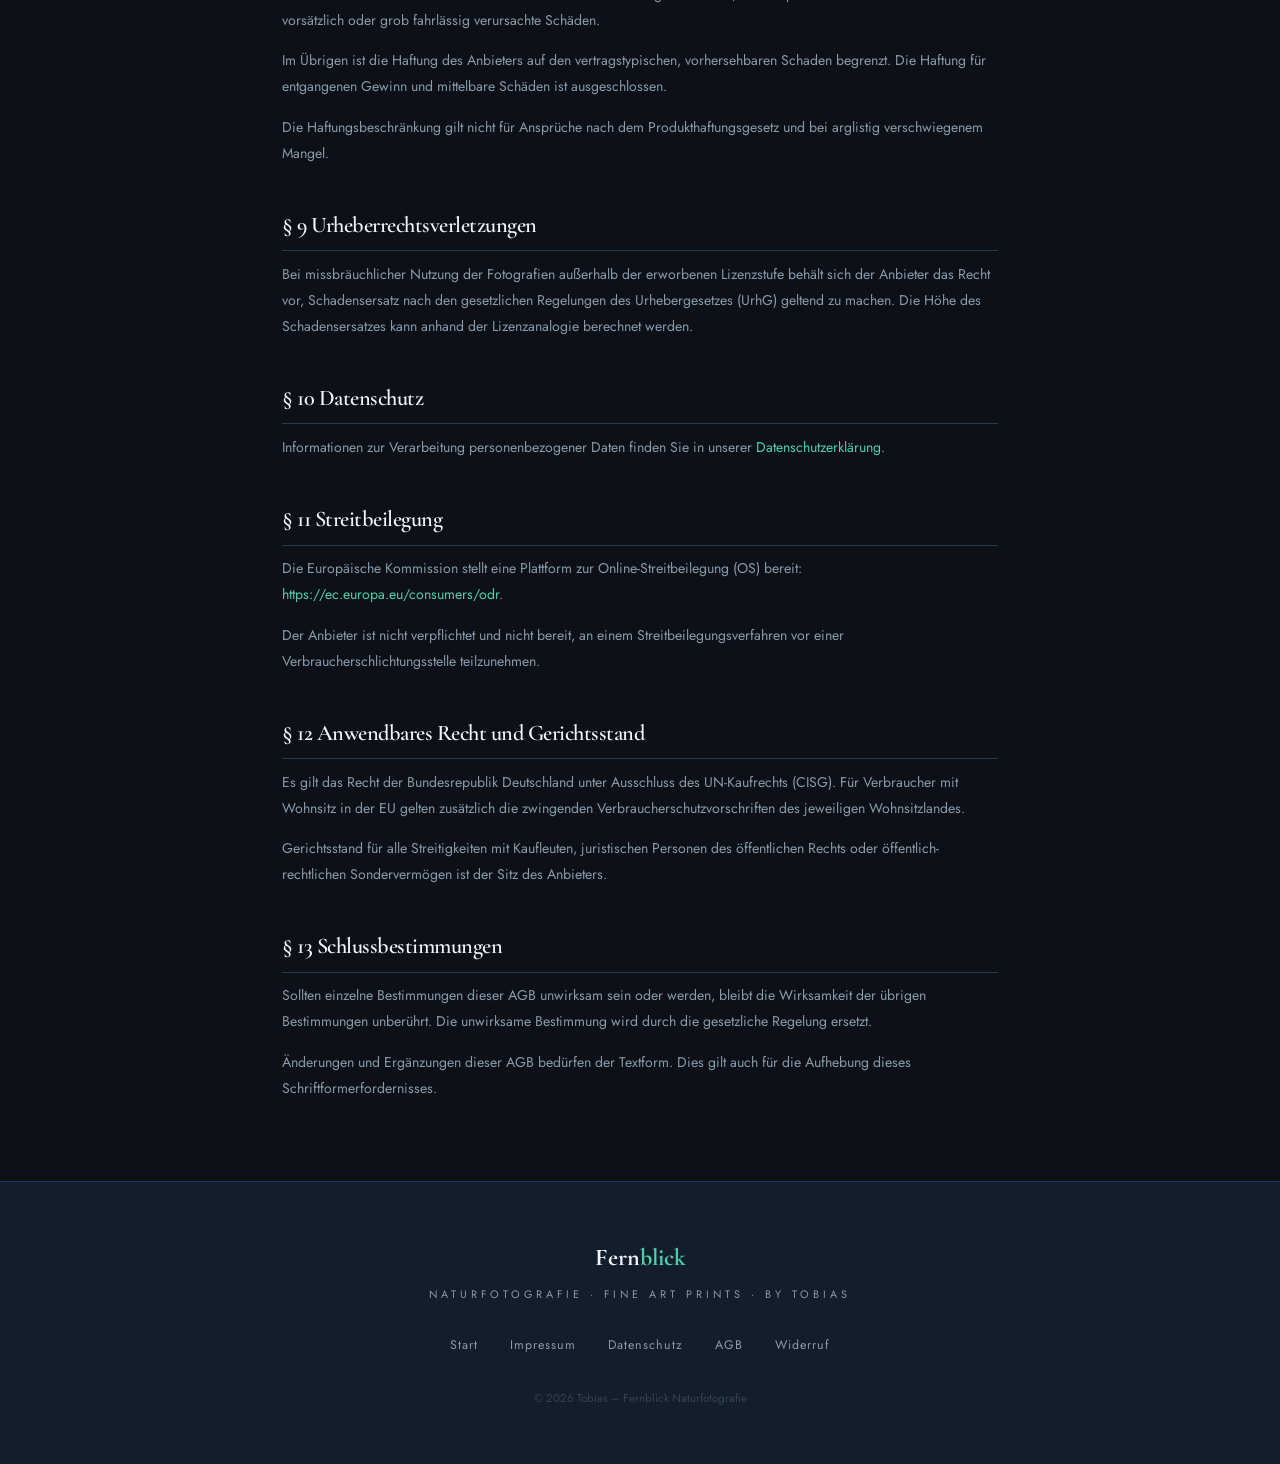
==== commit 813ef4a1: "Update agb.html" ====
--- a/agb.html
+++ b/agb.html
@@ -30,10 +30,10 @@
   <h2>§ 1 Geltungsbereich und Anbieter</h2>
   <p>Diese Allgemeinen Geschäftsbedingungen (AGB) gelten für alle Verträge zwischen</p>
   <p>
-    <em class="placeholder">Tobias [Nachname]</em><br/>
-    <em class="placeholder">[Straße, Hausnummer]</em><br/>
-    <em class="placeholder">[PLZ] [Stadt]</em><br/>
-    E-Mail: <em class="placeholder">info@fernblick-foto.de</em>
+    <em class="placeholder">Tobias Schmidt</em><br/>
+    <em class="placeholder">Illigstr. 25</em><br/>
+    <em class="placeholder">12307 Berlin</em><br/>
+    E-Mail: <em class="placeholder">tobi.schmidt@outlook.com</em>
   </p>
   <p>(nachfolgend „Anbieter") und Kunden, die über die Website <strong>fernblick-foto.netlify.app</strong> (oder die eigene Domain, sofern eingerichtet) digitale Fotografien erwerben.</p>
   <p>Abweichende Bedingungen des Kunden werden nicht anerkannt, es sei denn, der Anbieter stimmt ihrer Geltung ausdrücklich schriftlich zu.</p>
@@ -128,7 +128,7 @@
     <em class="placeholder">Tobias [Last Name]</em><br/>
     <em class="placeholder">[Street, Number]</em><br/>
     <em class="placeholder">[ZIP] [City], Germany</em><br/>
-    Email: <em class="placeholder">info@fernblick-foto.de</em>
+    Email: <em class="placeholder">tobi.schmidt@outlook.com</em>
   </p>
   <p>(hereinafter "Provider") and customers who purchase digital photographs via the website <strong>fernblick-foto.netlify.app</strong>.</p>
 
